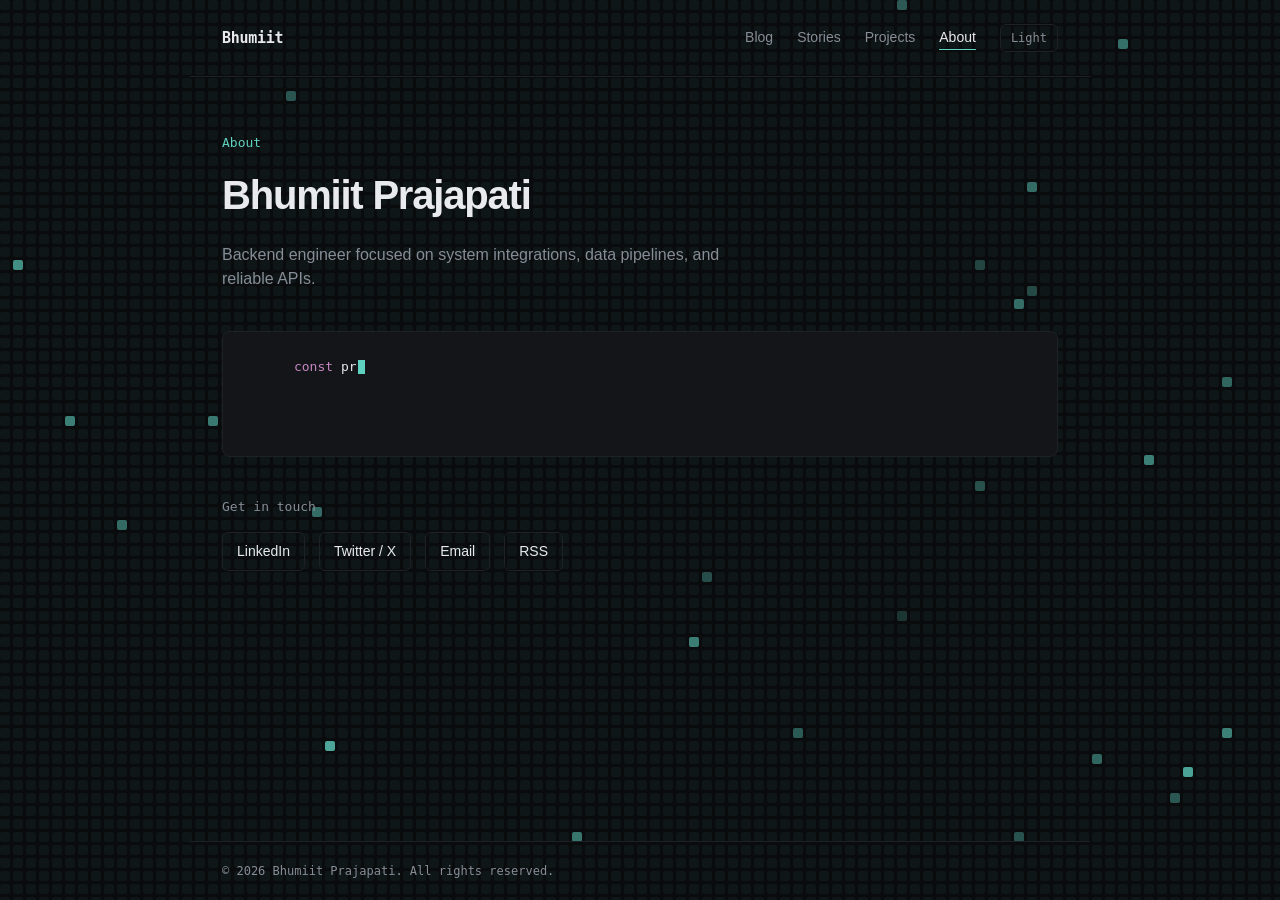
==== view/about.html @ aba49ec4 "blog page is done" ====
<!DOCTYPE html>
<html lang="en">

<head>
  <meta charset="UTF-8">
  <meta name="viewport" content="width=device-width, initial-scale=1.0">
  <title>About — Bhumiit Prajapati</title>
  <link rel="stylesheet" href="../css/main.css">
  <link rel="stylesheet" href="../css/about.css">
</head>

<body data-theme="dark">

  <canvas id="bg-canvas"></canvas>

  <div id="site-header"></div>

  <main>
    <div class="about-hero">
      <span class="page-eyebrow">About</span>
      <h1 class="about-name">Bhumiit Prajapati</h1>
      <p class="about-role">
        Backend engineer focused on system integrations, data pipelines, and reliable APIs.
      </p>
    </div>

    <div class="code-block" id="code-block"><span id="code-typed"></span><span class="code-cursor"
        id="code-cursor"></span><span class="code-success" id="code-success">✔ Type-check complete. Profile
        exported.</span></div>
    <template id="code-source">
      <span class="kw">const</span> profile<span class="kw">:</span> Engineer <span class="kw">=</span> {

      <span class="com">// core stack</span>
      backend: [<span class="str">'APIs'</span>, <span class="str">'Integrations'</span>, <span
        class="str">'Data pipelines'</span>],

      <span class="com">// other tools</span>
      engineering: [<span class="str">'Databases'</span>, <span class="str">'CI/CD'</span>, <span
        class="str">'System design'</span>],

      status: <span class="str">'Open to collaborate'</span>,
      };</template>

    <div class="contact-title">Get in touch</div>
    <div class="contact-links">
      <a href="https://www.linkedin.com/in/bhumit-prajapati-43a239247/" target="_blank" rel="noopener">LinkedIn</a>
      <a href="#">Twitter / X</a>
      <a href="#">Email</a>
      <a href="#">RSS</a>
    </div>
  </main>

  <div id="site-footer"></div>

  <script src="../js/components.js"></script>
  <script src="../js/theme.js"></script>
  <script src="../js/grid-bg.js"></script>
  <script src="../js/typewriter.js"></script>
</body>

</html>
---- css/main.css ----
:root{
  --bg:#0a0b0d;
  --bg-elevated:#131519;
  --text:#e8eaed;
  --text-dim:#868d97;
  --accent:#5fd1c0;
  --border:#1e2126;
  --mono: "IBM Plex Mono", "SFMono-Regular", Consolas, monospace;
  --sans: "Inter", -apple-system, BlinkMacSystemFont, "Segoe UI", sans-serif;
}
[data-theme="light"]{
  --bg:#faf9f7;
  --bg-elevated:#ffffff;
  --text:#16181c;
  --text-dim:#6b7178;
  --accent:#0e8f7c;
  --border:#e4e2de;
}
*{box-sizing:border-box;margin:0;padding:0;}
html{scroll-behavior:smooth;}
body{
  background:var(--bg);
  color:var(--text);
  font-family:var(--sans);
  line-height:1.5;
  min-height:100vh;
  position:relative;
  transition:background .35s ease, color .35s ease;
  display:flex;
  flex-direction:column;
}
body.no-scroll{height:100vh;overflow:hidden;}
@media (prefers-reduced-motion: reduce){
  *{animation-duration:0.001ms !important; animation-iteration-count:1 !important; transition-duration:0.001ms !important;}
}

#bg-canvas{
  position:fixed;inset:0;width:100%;height:100%;
  z-index:0;pointer-events:none;
}

a{color:inherit;text-decoration:none;}

/* header / nav */
header{
  position:relative;z-index:2;
  display:flex;justify-content:space-between;align-items:center;
  padding:24px 32px;border-bottom:1px solid var(--border);
  max-width:900px;margin:0 auto;
  width:100%;flex-shrink:0;
  opacity:0;
  animation:fadeDown .6s ease forwards;
}
.brand{font-family:var(--mono);font-size:15px;font-weight:600;letter-spacing:-0.02em;}
nav{display:flex;gap:24px;align-items:center;}
nav a{
  font-size:14px;color:var(--text-dim);position:relative;padding-bottom:2px;
}
nav a::after{
  content:"";position:absolute;left:0;bottom:0;width:0;height:1px;
  background:var(--accent);transition:width .25s ease;
}
nav a:hover{color:var(--text);}
nav a:hover::after{width:100%;}
nav a.active{color:var(--text);}
nav a.active::after{width:100%;}
#theme-toggle{
  background:none;border:1px solid var(--border);color:var(--text-dim);
  border-radius:6px;padding:6px 10px;font-size:12px;cursor:pointer;font-family:var(--mono);
  transition:color .15s, border-color .15s, transform .15s;
}
#theme-toggle:hover{color:var(--text);border-color:var(--accent);}
#theme-toggle:active{transform:scale(0.94);}

/* main / page header */
main{
  position:relative;z-index:2;max-width:900px;margin:0 auto;padding:56px 32px 40px;
  width:100%;flex:1;
}
body.no-scroll main{
  display:flex;flex-direction:column;justify-content:center;padding:32px;
}

.page-eyebrow{
  font-family:var(--mono);font-size:13px;color:var(--accent);margin-bottom:14px;
  opacity:0;animation:fadeUp .6s ease .1s forwards;
}
.page-title{
  font-size:clamp(30px,4.5vw,44px);
  font-weight:700;letter-spacing:-0.03em;line-height:1.1;
  margin-bottom:16px;
  opacity:0;animation:fadeUp .7s ease .2s forwards;
}
.page-subtitle{
  font-size:17px;color:var(--text-dim);max-width:56ch;margin-bottom:48px;
  opacity:0;animation:fadeUp .7s ease .32s forwards;
}

/* hero-specific (homepage) */
.eyebrow{
  font-family:var(--mono);font-size:13px;color:var(--accent);margin-bottom:18px;
  opacity:0;animation:fadeUp .6s ease .15s forwards;
}
h1{
  font-size:clamp(32px,5vw,52px);
  font-weight:700;letter-spacing:-0.03em;line-height:1.1;
  margin-bottom:20px;max-width:14ch;
  opacity:0;animation:fadeUp .7s ease .28s forwards;
}
.tagline{
  font-size:18px;color:var(--text-dim);max-width:52ch;margin-bottom:48px;
  opacity:0;animation:fadeUp .7s ease .42s forwards;
}
.quote{
  font-family:var(--mono);font-size:13px;color:var(--text-dim);
  border-left:2px solid var(--accent);padding-left:16px;max-width:40ch;
  opacity:0;animation:fadeUp .7s ease .55s forwards;
}

@keyframes fadeDown{ from{opacity:0; transform:translateY(-8px);} to{opacity:1; transform:translateY(0);} }
@keyframes fadeUp{ from{opacity:0; transform:translateY(10px);} to{opacity:1; transform:translateY(0);} }

/* card list (blog / stories / projects) */
.card-list{
  display:flex;flex-direction:column;
  opacity:0;animation:fadeUp .7s ease .42s forwards;
}
.card{
  display:block;padding:24px 0;border-bottom:1px solid var(--border);
  transition:padding-left .2s ease;
}
.card:hover{padding-left:8px;}
.card:hover .card-title{color:var(--accent);}
.card-top{
  display:flex;justify-content:space-between;align-items:baseline;gap:16px;margin-bottom:8px;
}
.card-title{
  font-size:18px;font-weight:600;letter-spacing:-0.01em;transition:color .2s ease;
}
.card-meta{
  font-family:var(--mono);font-size:12px;color:var(--text-dim);white-space:nowrap;
}
.card-desc{
  font-size:14px;color:var(--text-dim);max-width:64ch;margin-bottom:10px;
}
.card-tags{display:flex;flex-wrap:wrap;gap:8px;}
.tag{
  font-family:var(--mono);font-size:11px;color:var(--accent);
  background:rgba(95,209,192,0.1);
  border:1px solid var(--border);
  padding:3px 8px;border-radius:4px;
}
.status-badge{
  font-family:var(--mono);font-size:11px;color:var(--accent);
  border:1px solid var(--accent);border-radius:4px;
  padding:2px 8px;margin-right:10px;
}

footer{
  position:relative;z-index:2;
  max-width:900px;margin:0 auto;padding:20px 32px;
  font-family:var(--mono);font-size:12px;color:var(--text-dim);
  border-top:1px solid var(--border);
  width:100%;flex-shrink:0;
}

@media (max-width:600px){
  header{padding:20px;}
  nav{gap:14px;}
  main{padding:40px 20px 20px;}
  body.no-scroll main{padding:72px 20px 20px;}
  .card-top{flex-direction:column;gap:4px;}
}
---- css/about.css ----
.about-hero{
  display:flex;flex-direction:column;gap:6px;margin-bottom:40px;
  opacity:0;animation:fadeUp .6s ease .1s forwards;
}
.about-name{
  font-size:clamp(28px,4vw,40px);font-weight:700;letter-spacing:-0.03em;
}
.about-role{font-size:16px;color:var(--text-dim);max-width:56ch;}

.code-block{
  font-family:var(--mono);font-size:13px;line-height:1.7;
  background:var(--bg-elevated);border:1px solid var(--border);
  border-radius:8px;padding:24px;overflow-x:auto;margin-bottom:40px;
  opacity:0;animation:fadeIn .4s ease forwards;
  white-space:pre-wrap;
}
@keyframes fadeIn{ to{opacity:1;} }
.code-block .kw{color:#c586c0;}
.code-block .str{color:var(--accent);}
.code-block .com{color:var(--text-dim);}

.code-cursor{
  display:inline-block;width:7px;height:14px;background:var(--accent);
  margin-left:1px;vertical-align:middle;
  animation:blink 1s step-end infinite;
}
@keyframes blink{ 50%{opacity:0;} }

.code-success{
  color:var(--accent);opacity:0;font-family:var(--mono);font-size:13px;
  margin-top:10px;display:block;
}
.code-success.show{
  animation:fadeUp .5s ease forwards;
}

.contact-title{
  font-family:var(--mono);font-size:13px;color:var(--text-dim);margin-bottom:16px;
  opacity:0;animation:fadeUp .7s ease .4s forwards;
}
.contact-links{
  display:flex;gap:14px;flex-wrap:wrap;
  opacity:0;animation:fadeUp .7s ease .5s forwards;
}
.contact-links a{
  font-size:14px;padding:8px 14px;border:1px solid var(--border);border-radius:6px;
  transition:border-color .2s ease, color .2s ease;
}
.contact-links a:hover{border-color:var(--accent);color:var(--accent);}
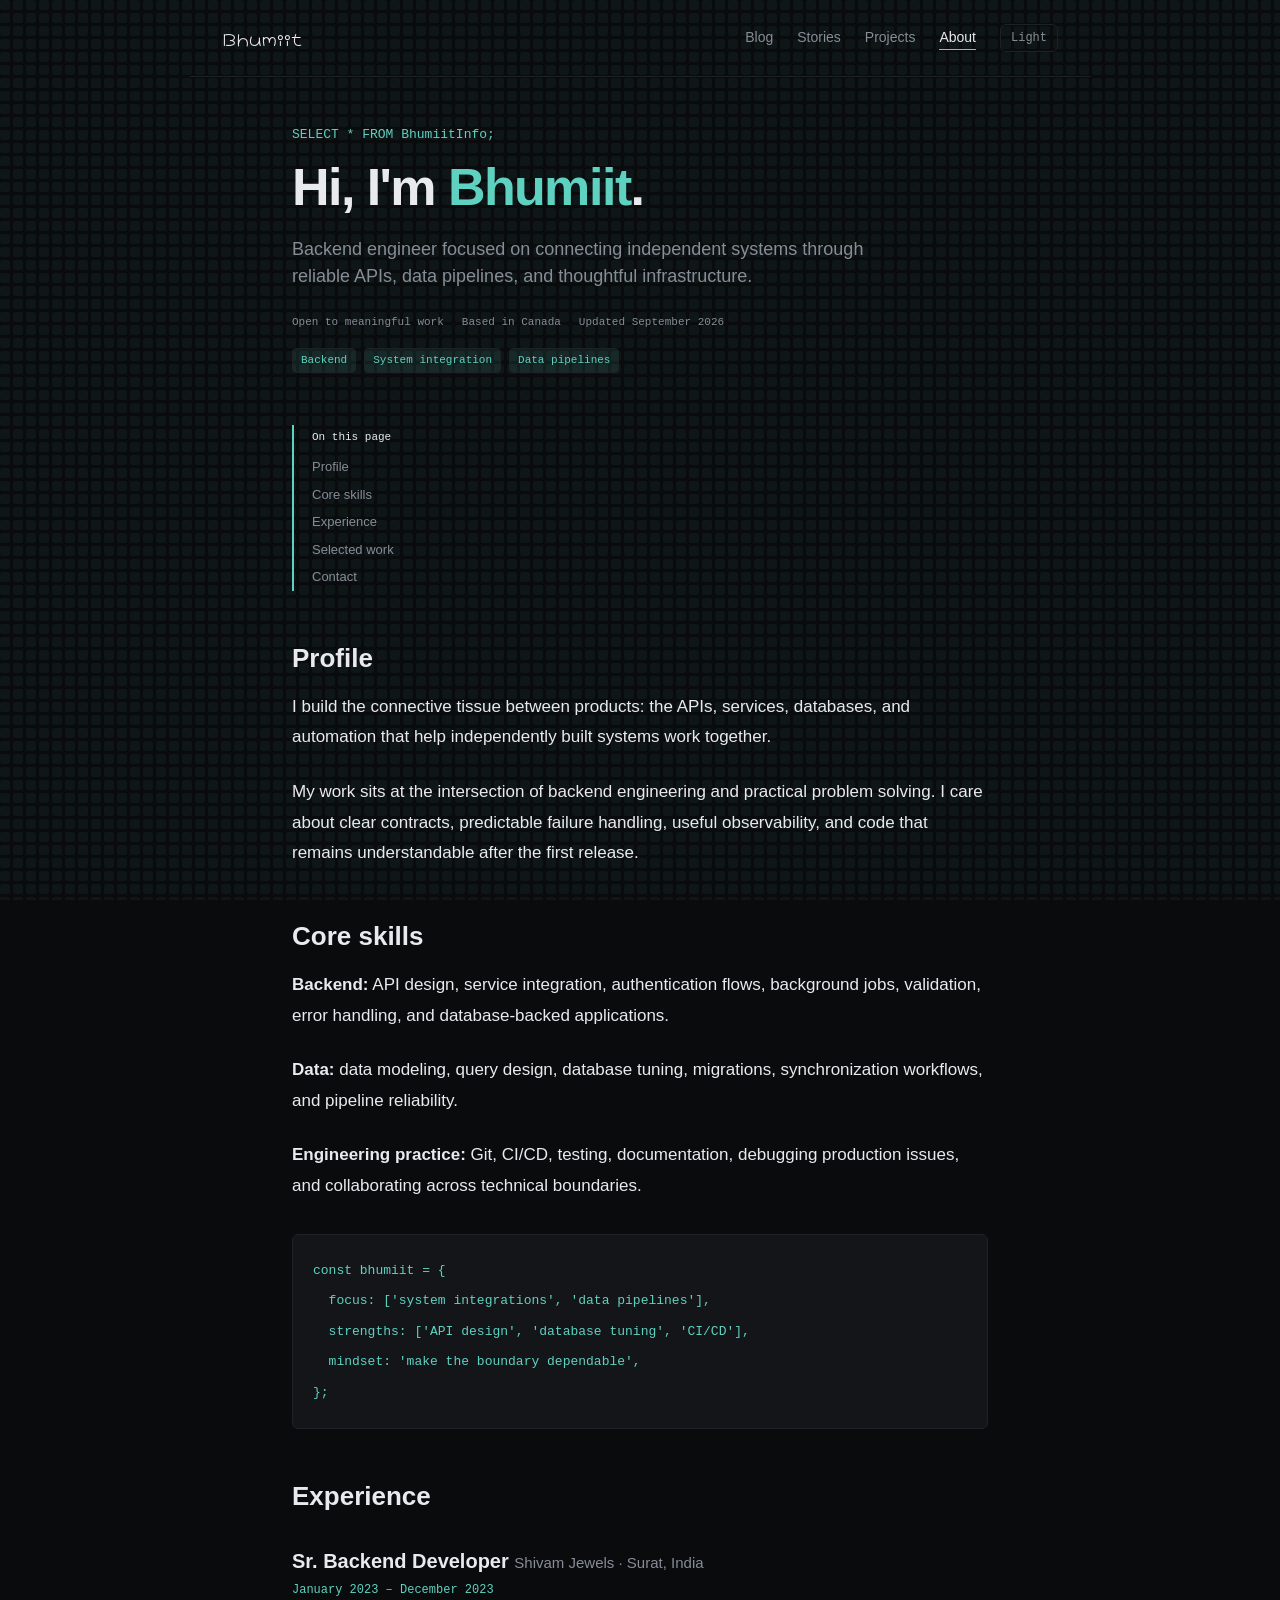
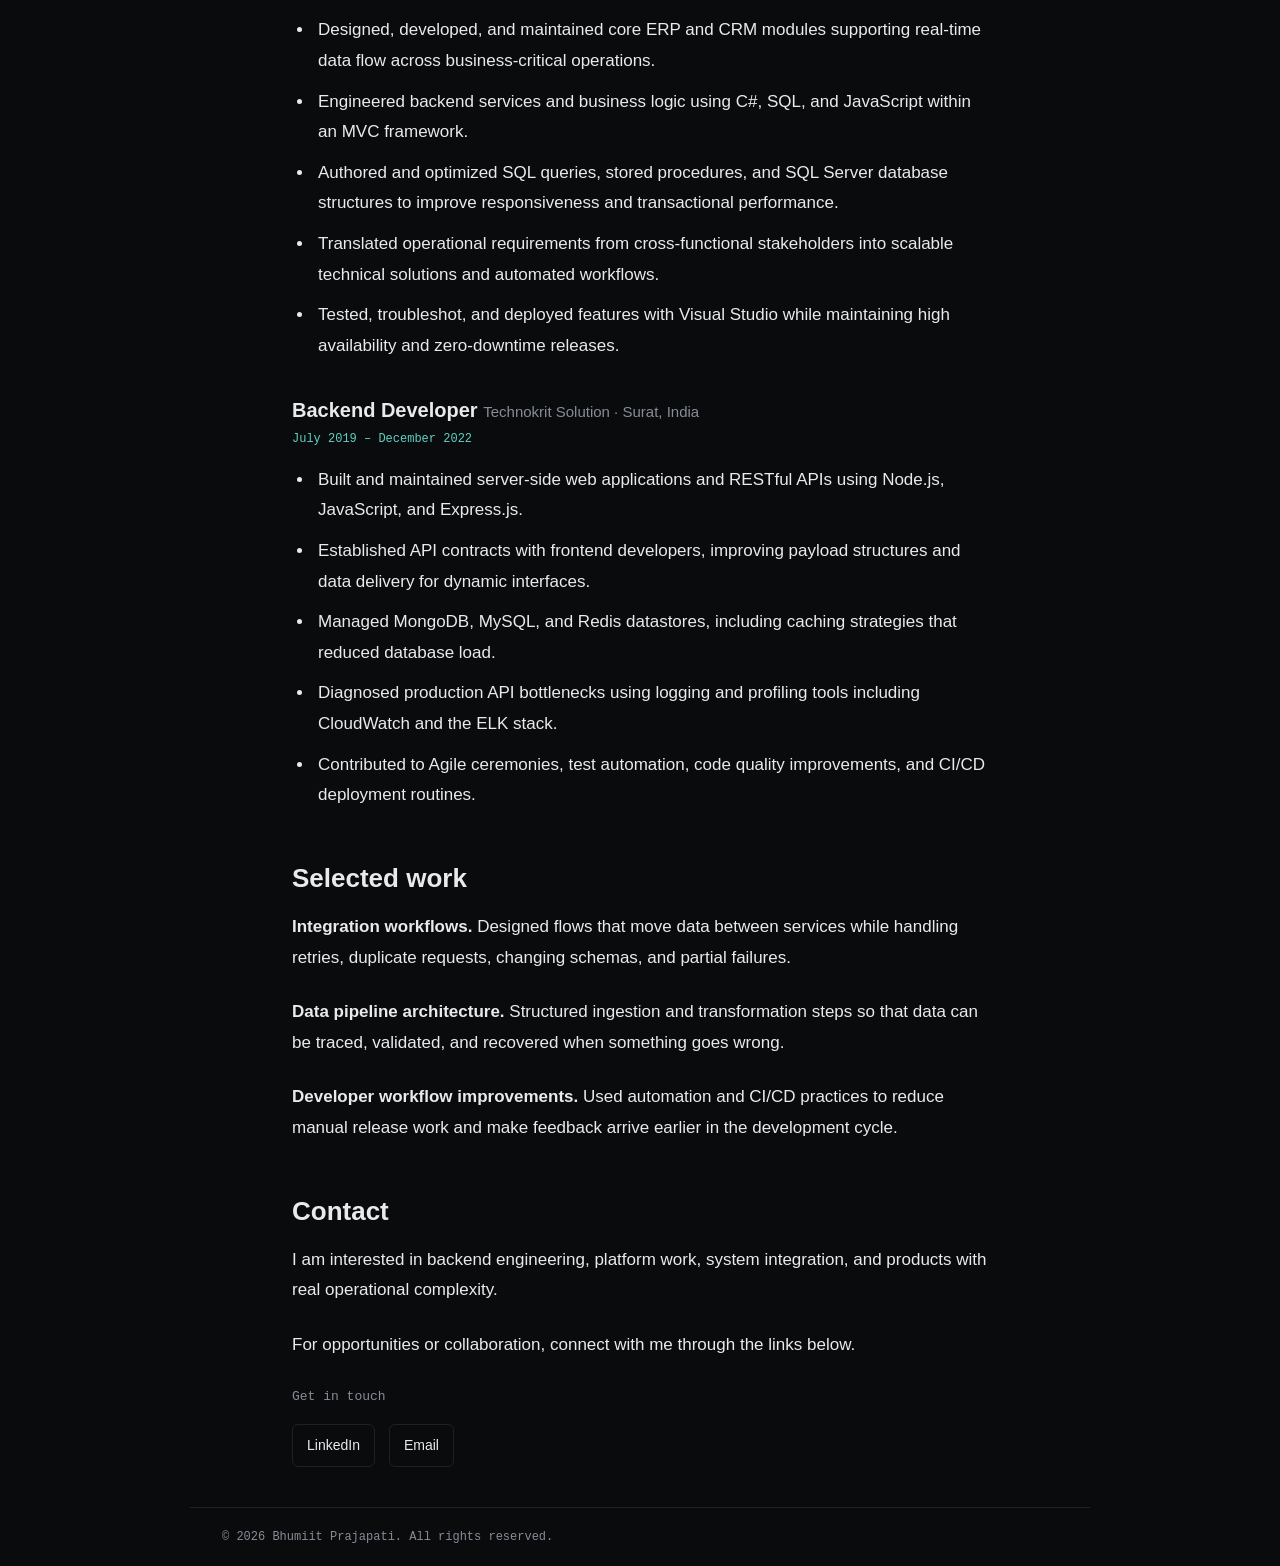
==== commit d8a4747b: "about and story page is done." ====
--- a/view/about.html
+++ b/view/about.html
@@ -6,6 +6,7 @@
   <meta name="viewport" content="width=device-width, initial-scale=1.0">
   <title>About — Bhumiit Prajapati</title>
   <link rel="stylesheet" href="../css/main.css">
+  <link rel="stylesheet" href="../css/article.css">
   <link rel="stylesheet" href="../css/about.css">
 </head>
 
@@ -15,39 +16,110 @@
 
   <div id="site-header"></div>
 
-  <main>
-    <div class="about-hero">
-      <span class="page-eyebrow">About</span>
-      <h1 class="about-name">Bhumiit Prajapati</h1>
-      <p class="about-role">
-        Backend engineer focused on system integrations, data pipelines, and reliable APIs.
-      </p>
-    </div>
+  <main class="article-page resume-page">
+    <article>
+      <div class="article-header">
+        <div class="page-eyebrow">SELECT * FROM BhumiitInfo;</div>
+        <h1>Hi, I'm <span class="name-highlight" aria-label="Bhumiit"><span aria-hidden="true">B</span><span
+              aria-hidden="true">h</span><span aria-hidden="true">u</span><span aria-hidden="true">m</span><span
+              aria-hidden="true">i</span><span aria-hidden="true">i</span><span aria-hidden="true">t</span></span>.</h1>
+        <p class="article-intro">Backend engineer focused on connecting independent systems through reliable APIs, data
+          pipelines, and thoughtful infrastructure.</p>
+        <div class="article-meta">
+          <span>Open to meaningful work</span>
+          <span>Based in Canada</span>
+          <span>Updated September 2026</span>
+        </div>
+        <div class="article-tags">
+          <span class="tag">Backend</span>
+          <span class="tag">System integration</span>
+          <span class="tag">Data pipelines</span>
+        </div>
+      </div>
 
-    <div class="code-block" id="code-block"><span id="code-typed"></span><span class="code-cursor"
-        id="code-cursor"></span><span class="code-success" id="code-success">✔ Type-check complete. Profile
-        exported.</span></div>
-    <template id="code-source">
-      <span class="kw">const</span> profile<span class="kw">:</span> Engineer <span class="kw">=</span> {
+      <aside class="article-toc" aria-label="Table of contents">
+        <span>On this page</span>
+        <a href="#profile">Profile</a>
+        <a href="#skills">Core skills</a>
+        <a href="#experience">Experience</a>
+        <a href="#work">Selected work</a>
+        <a href="#contact">Contact</a>
+      </aside>
 
-      <span class="com">// core stack</span>
-      backend: [<span class="str">'APIs'</span>, <span class="str">'Integrations'</span>, <span
-        class="str">'Data pipelines'</span>],
+      <div class="article-content">
+        <h2 id="profile">Profile</h2>
+        <p>I build the connective tissue between products: the APIs, services, databases, and automation that help
+          independently built systems work together.</p>
+        <p>My work sits at the intersection of backend engineering and practical problem solving. I care about clear
+          contracts, predictable failure handling, useful observability, and code that remains understandable after the
+          first release.</p>
 
-      <span class="com">// other tools</span>
-      engineering: [<span class="str">'Databases'</span>, <span class="str">'CI/CD'</span>, <span
-        class="str">'System design'</span>],
+        <h2 id="skills">Core skills</h2>
+        <p><strong>Backend:</strong> API design, service integration, authentication flows, background jobs, validation,
+          error handling, and database-backed applications.</p>
+        <p><strong>Data:</strong> data modeling, query design, database tuning, migrations, synchronization workflows,
+          and pipeline reliability.</p>
+        <p><strong>Engineering practice:</strong> Git, CI/CD, testing, documentation, debugging production issues, and
+          collaborating across technical boundaries.</p>
 
-      status: <span class="str">'Open to collaborate'</span>,
-      };</template>
+        <pre><code>const bhumiit = {
+  focus: ['system integrations', 'data pipelines'],
+  strengths: ['API design', 'database tuning', 'CI/CD'],
+  mindset: 'make the boundary dependable',
+};</code></pre>
 
-    <div class="contact-title">Get in touch</div>
-    <div class="contact-links">
-      <a href="https://www.linkedin.com/in/bhumit-prajapati-43a239247/" target="_blank" rel="noopener">LinkedIn</a>
-      <a href="#">Twitter / X</a>
-      <a href="#">Email</a>
-      <a href="#">RSS</a>
-    </div>
+        <h2 id="experience">Experience</h2>
+        <h3>Sr. Backend Developer <span class="resume-company">Shivam Jewels · Surat, India</span></h3>
+        <p class="resume-dates">January 2023 – December 2023</p>
+        <ul>
+          <li>Designed, developed, and maintained core ERP and CRM modules supporting real-time data flow across
+            business-critical operations.</li>
+          <li>Engineered backend services and business logic using C#, SQL, and JavaScript within an MVC framework.</li>
+          <li>Authored and optimized SQL queries, stored procedures, and SQL Server database structures to improve
+            responsiveness and transactional performance.</li>
+          <li>Translated operational requirements from cross-functional stakeholders into scalable technical solutions
+            and automated workflows.</li>
+          <li>Tested, troubleshot, and deployed features with Visual Studio while maintaining high availability and
+            zero-downtime releases.</li>
+        </ul>
+
+        <h3>Backend Developer <span class="resume-company">Technokrit Solution · Surat, India</span></h3>
+        <p class="resume-dates">July 2019 – December 2022</p>
+        <ul>
+          <li>Built and maintained server-side web applications and RESTful APIs using Node.js, JavaScript, and
+            Express.js.</li>
+          <li>Established API contracts with frontend developers, improving payload structures and data delivery for
+            dynamic interfaces.</li>
+          <li>Managed MongoDB, MySQL, and Redis datastores, including caching strategies that reduced database load.
+          </li>
+          <li>Diagnosed production API bottlenecks using logging and profiling tools including CloudWatch and the ELK
+            stack.</li>
+          <li>Contributed to Agile ceremonies, test automation, code quality improvements, and CI/CD deployment
+            routines.</li>
+        </ul>
+
+        <h2 id="work">Selected work</h2>
+        <p><strong>Integration workflows.</strong> Designed flows that move data between services while handling
+          retries, duplicate requests, changing schemas, and partial failures.</p>
+        <p><strong>Data pipeline architecture.</strong> Structured ingestion and transformation steps so that data can
+          be traced, validated, and recovered when something goes wrong.</p>
+        <p><strong>Developer workflow improvements.</strong> Used automation and CI/CD practices to reduce manual
+          release work and make feedback arrive earlier in the development cycle.</p>
+
+        <h2 id="contact">Contact</h2>
+        <p>I am interested in backend engineering, platform work, system integration, and products with real operational
+          complexity.</p>
+        <p>For opportunities or collaboration, connect with me through the links below.</p>
+        <div class="contact-title">Get in touch</div>
+        <div class="contact-links">
+          <a href="https://www.linkedin.com/in/bhumit-prajapati-43a239247/" target="_blank" rel="noopener">LinkedIn</a>
+          <a href="mailto:bhumiitprajapati293@gmail.com?subject=Portfolio%20Inquiry"> Email</a>
+          <!-- <a href="#">Twitter / X</a> -->
+          <!-- <a href="#">RSS</a> -->
+        </div>
+        <!-- <p class="article-closing">That’s the short version of me. The longer one lives on in the systems I build, the problems I solve, and the projects I continue to explore. Since this is a living document, expect it to grow and change as I do.</p> -->
+      </div>
+    </article>
   </main>
 
   <div id="site-footer"></div>
@@ -55,7 +127,6 @@
   <script src="../js/components.js"></script>
   <script src="../js/theme.js"></script>
   <script src="../js/grid-bg.js"></script>
-  <script src="../js/typewriter.js"></script>
 </body>
 
 </html>
--- a/css/main.css
+++ b/css/main.css
@@ -1,3 +1,5 @@
+@import url('https://fonts.googleapis.com/css2?family=Hachi+Maru+Pop&display=swap');
+
 :root{
   --bg:#0a0b0d;
   --bg-elevated:#131519;
@@ -51,7 +53,7 @@
   opacity:0;
   animation:fadeDown .6s ease forwards;
 }
-.brand{font-family:var(--mono);font-size:15px;font-weight:600;letter-spacing:-0.02em;}
+.brand{font-family:"Hachi Maru Pop", cursive;font-size:17px;font-weight:400;letter-spacing:0;}
 nav{display:flex;gap:24px;align-items:center;}
 nav a{
   font-size:14px;color:var(--text-dim);position:relative;padding-bottom:2px;
--- a/css/article.css
+++ b/css/article.css
@@ -0,0 +1,138 @@
+.article-page{
+  max-width:760px;
+  padding-top:48px;
+}
+.article-back{
+  display:inline-block;
+  color:var(--text-dim);
+  font-family:var(--mono);
+  font-size:12px;
+  margin-bottom:44px;
+  transition:color .2s ease;
+}
+.article-back:hover{color:var(--accent);}
+.article-header h1{
+  max-width:18ch;
+  margin-bottom:20px;
+}
+.name-highlight{
+  display:inline-block;
+  color:var(--accent);
+  font-family:inherit;
+  font-style:normal;
+  font-weight:inherit;
+  letter-spacing:inherit;
+}
+.name-highlight > span{
+  display:inline-block;
+  opacity:0;
+  animation:nameLetterReveal .65s cubic-bezier(.22,1,.36,1) forwards;
+}
+.name-highlight > span:nth-child(1){animation-delay:.15s;}
+.name-highlight > span:nth-child(2){animation-delay:.33s;}
+.name-highlight > span:nth-child(3){animation-delay:.51s;}
+.name-highlight > span:nth-child(4){animation-delay:.69s;}
+.name-highlight > span:nth-child(5){animation-delay:.87s;}
+.name-highlight > span:nth-child(6){animation-delay:1.05s;}
+.name-highlight > span:nth-child(7){animation-delay:1.23s;}
+@keyframes nameLetterReveal{
+  from{opacity:0;transform:translateY(10px) scale(.9);}
+  to{opacity:1;transform:translateY(0) scale(1);}
+}
+@media (prefers-reduced-motion: reduce){
+  .name-highlight > span{animation:none;opacity:1;}
+}
+.article-intro{
+  color:var(--text-dim);
+  font-size:18px;
+  max-width:58ch;
+  margin-bottom:24px;
+}
+.article-meta{
+  display:flex;
+  flex-wrap:wrap;
+  gap:8px 18px;
+  color:var(--text-dim);
+  font-family:var(--mono);
+  font-size:11px;
+  margin-bottom:18px;
+}
+.article-tags{display:flex;flex-wrap:wrap;gap:8px;}
+.article-toc{
+  display:flex;
+  flex-direction:column;
+  gap:8px;
+  border-left:2px solid var(--accent);
+  margin:52px 0;
+  padding:4px 0 4px 18px;
+  font-size:13px;
+}
+.article-toc span{
+  color:var(--text);
+  font-family:var(--mono);
+  font-size:11px;
+  margin-bottom:4px;
+}
+.article-toc a{color:var(--text-dim);}
+.article-toc a:hover{color:var(--accent);}
+.article-content{
+  font-size:17px;
+  line-height:1.8;
+}
+.article-content p{margin-bottom:24px;}
+.article-closing{
+  border-top:1px solid var(--border);
+  color:var(--text-dim);
+  font-style:italic;
+  margin-top:56px;
+  padding-top:28px;
+}
+.article-content h3{
+  font-size:20px;
+  line-height:1.3;
+  margin:36px 0 6px;
+}
+.article-content ul{
+  margin:0 0 28px 22px;
+  padding:0;
+}
+.article-content li{
+  margin-bottom:10px;
+  padding-left:4px;
+}
+.resume-company{
+  color:var(--text-dim);
+  font-size:15px;
+  font-weight:400;
+}
+.resume-dates{
+  color:var(--accent);
+  font-family:var(--mono);
+  font-size:12px;
+  margin-bottom:14px !important;
+}
+.article-content h2{
+  font-size:26px;
+  line-height:1.2;
+  margin:52px 0 18px;
+}
+.article-content pre{
+  overflow-x:auto;
+  background:var(--bg-elevated);
+  border:1px solid var(--border);
+  border-radius:6px;
+  margin:32px 0;
+  padding:20px;
+}
+.article-content code{
+  color:var(--accent);
+  font-family:var(--mono);
+  font-size:13px;
+  line-height:1.7;
+}
+@media (max-width:600px){
+  .article-page{padding-top:36px;}
+  .article-back{margin-bottom:32px;}
+  .article-intro{font-size:16px;}
+  .article-content{font-size:16px;}
+}
